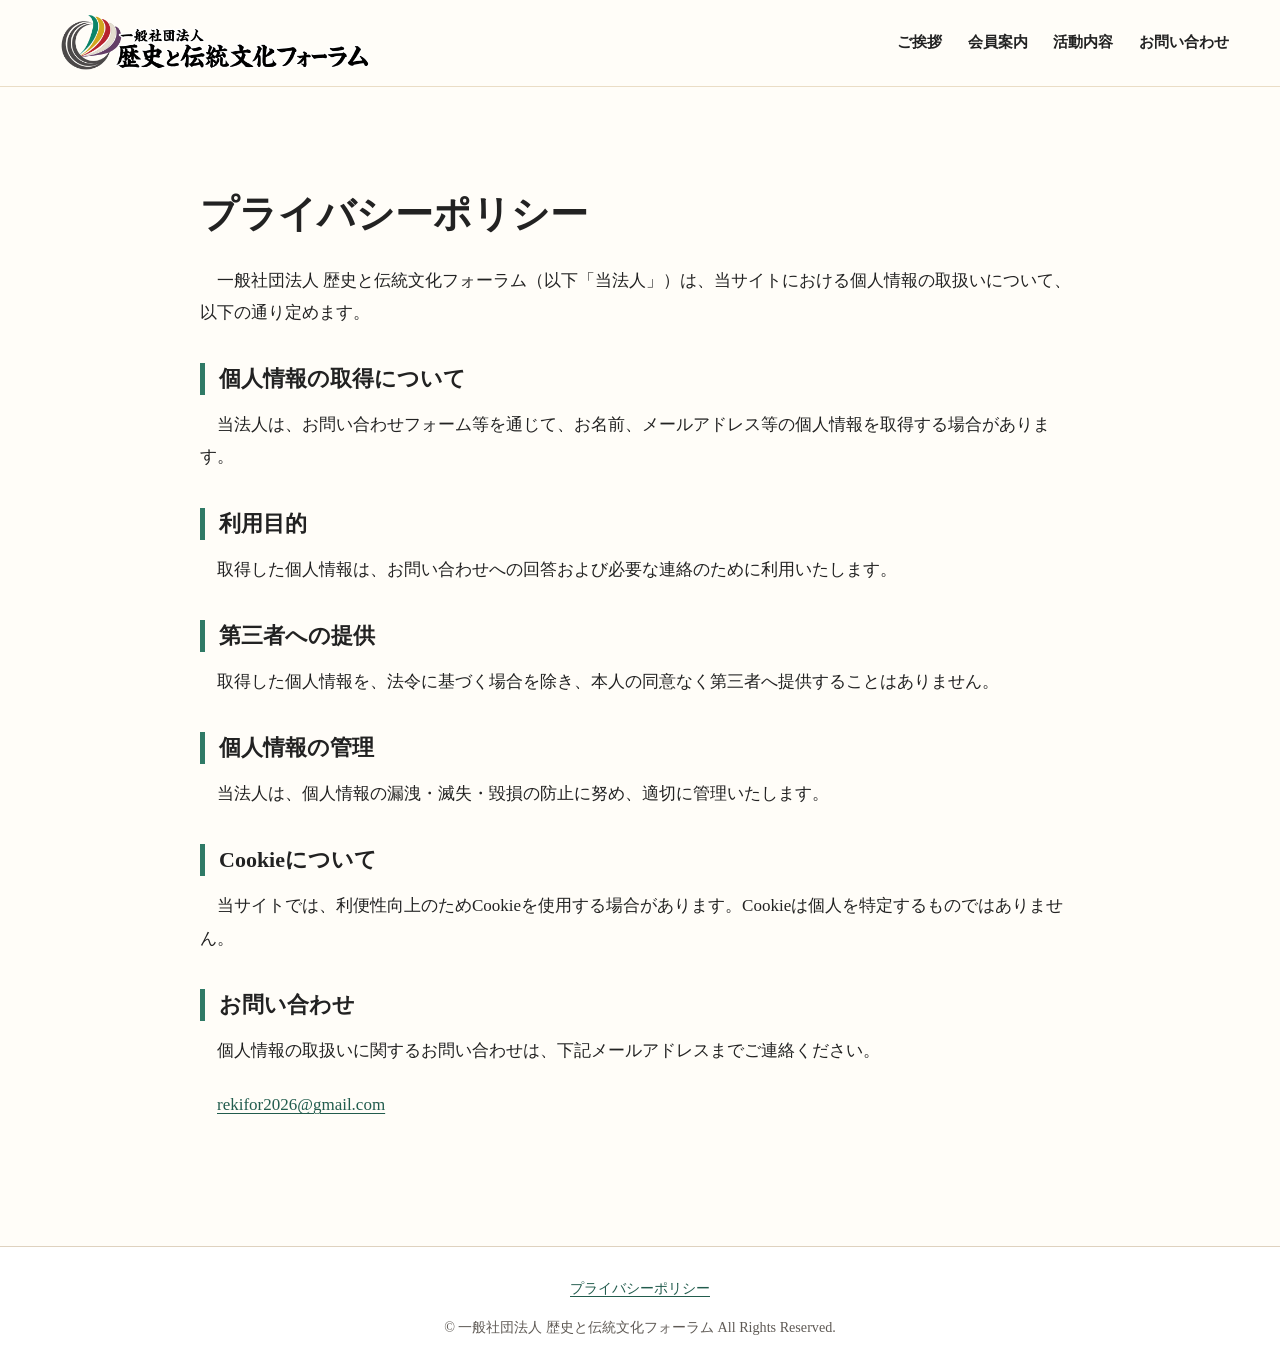
==== privacy-policy.html @ 094754e7 "Add privacy policy page" ====
<!doctype html>
<html lang="ja">
<head>
  <meta charset="utf-8">
  <meta name="viewport" content="width=device-width, initial-scale=1">
  <meta name="format-detection" content="telephone=no">
  <meta name="referrer" content="strict-origin-when-cross-origin">
  <meta http-equiv="Content-Security-Policy" content="default-src 'self'; img-src 'self'; script-src 'self'; style-src 'self'; base-uri 'self'; form-action 'self'; object-src 'none'; frame-ancestors 'none'; upgrade-insecure-requests">
  <meta name="description" content="一般社団法人 歴史と伝統文化フォーラムのプライバシーポリシーです。">
  <title>プライバシーポリシー | 一般社団法人 歴史と伝統文化フォーラム</title>
  <link rel="canonical" href="https://rekifor2026.website/privacy-policy.html">
  <link rel="stylesheet" href="assets/css/styles.css">
</head>
<body>
  <header class="site-header">
    <a class="brand" href="index.html#top" aria-label="一般社団法人 歴史と伝統文化フォーラム トップへ">
      <img src="assets/images/logo.png" width="1200" height="240" alt="一般社団法人 歴史と伝統文化フォーラム">
    </a>
    <button class="nav-toggle" type="button" aria-expanded="false" aria-controls="site-nav">
      <span></span>
      <span></span>
      <span></span>
      <span class="sr-only">メニュー</span>
    </button>
    <nav class="site-nav" id="site-nav" aria-label="サイト内メニュー">
      <a href="index.html#greeting">ご挨拶</a>
      <a href="index.html#membership">会員案内</a>
      <a href="index.html#activities">活動内容</a>
      <a href="index.html#contact">お問い合わせ</a>
    </nav>
  </header>

  <main id="top">
    <section class="section">
      <div class="section-inner prose">
        <h1>プライバシーポリシー</h1>
        <p>一般社団法人 歴史と伝統文化フォーラム（以下「当法人」）は、当サイトにおける個人情報の取扱いについて、以下の通り定めます。</p>

        <h3>個人情報の取得について</h3>
        <p>当法人は、お問い合わせフォーム等を通じて、お名前、メールアドレス等の個人情報を取得する場合があります。</p>

        <h3>利用目的</h3>
        <p>取得した個人情報は、お問い合わせへの回答および必要な連絡のために利用いたします。</p>

        <h3>第三者への提供</h3>
        <p>取得した個人情報を、法令に基づく場合を除き、本人の同意なく第三者へ提供することはありません。</p>

        <h3>個人情報の管理</h3>
        <p>当法人は、個人情報の漏洩・滅失・毀損の防止に努め、適切に管理いたします。</p>

        <h3>Cookieについて</h3>
        <p>当サイトでは、利便性向上のためCookieを使用する場合があります。Cookieは個人を特定するものではありません。</p>

        <h3>お問い合わせ</h3>
        <p>個人情報の取扱いに関するお問い合わせは、下記メールアドレスまでご連絡ください。</p>
        <p><a href="mailto:rekifor2026@gmail.com">rekifor2026@gmail.com</a></p>
      </div>
    </section>
  </main>

  <footer class="site-footer">
    <nav class="footer-nav" aria-label="フッターメニュー">
      <a href="privacy-policy.html">プライバシーポリシー</a>
    </nav>
    <p><small>&copy; 一般社団法人 歴史と伝統文化フォーラム All Rights Reserved.</small></p>
  </footer>

  <script src="assets/js/main.js" defer></script>
</body>
</html>
---- assets/css/styles.css ----
:root {
  --ink: #222222;
  --muted: #5f5a55;
  --paper: #fffdf8;
  --soft: #f7f0e4;
  --line: #dfd2bf;
  --accent: #2f7a66;
  --accent-dark: #225c4d;
  --gold: #a7782a;
  --shadow: 0 18px 48px rgba(45, 35, 22, 0.12);
}

* {
  box-sizing: border-box;
}

html {
  scroll-behavior: smooth;
}

body {
  margin: 0;
  color: var(--ink);
  background: var(--paper);
  font-family: "Hiragino Mincho ProN", "Yu Mincho", "YuMincho", "Noto Serif JP", serif;
  font-size: 17px;
  line-height: 1.9;
  letter-spacing: 0;
}

img {
  display: block;
  max-width: 100%;
  height: auto;
}

a {
  color: var(--accent-dark);
  text-underline-offset: 0.18em;
}

button,
input,
select,
textarea {
  font: inherit;
}

.sr-only {
  position: absolute;
  width: 1px;
  height: 1px;
  padding: 0;
  margin: -1px;
  overflow: hidden;
  clip: rect(0, 0, 0, 0);
  white-space: nowrap;
  border: 0;
}

.site-header {
  position: sticky;
  top: 0;
  z-index: 20;
  display: flex;
  align-items: center;
  justify-content: space-between;
  gap: 24px;
  min-height: 76px;
  padding: 10px clamp(18px, 4vw, 54px);
  background: rgba(255, 253, 248, 0.96);
  border-bottom: 1px solid rgba(167, 120, 42, 0.24);
  backdrop-filter: blur(12px);
}

.brand {
  display: block;
  width: min(330px, 56vw);
}

.brand img {
  width: 100%;
}

.site-nav {
  display: flex;
  align-items: center;
  gap: clamp(14px, 2vw, 30px);
  font-family: "Hiragino Sans", "Yu Gothic", "YuGothic", sans-serif;
  font-size: 15px;
  font-weight: 700;
}

.site-nav a {
  color: var(--ink);
  text-decoration: none;
  padding: 8px 0;
  border-bottom: 2px solid transparent;
}

.site-nav a:hover,
.site-nav a:focus-visible {
  color: var(--accent-dark);
  border-bottom-color: var(--accent);
}

.nav-toggle {
  display: none;
  width: 46px;
  height: 46px;
  padding: 10px;
  background: #ffffff;
  border: 1px solid var(--line);
  border-radius: 6px;
}

.nav-toggle span:not(.sr-only) {
  display: block;
  height: 2px;
  margin: 5px 0;
  background: var(--ink);
}

.hero {
  background: #9d5b80;
}

.hero img {
  width: 100%;
  max-height: 78vh;
  object-fit: cover;
  object-position: center;
}

.notice {
  border-top: 1px solid rgba(255, 255, 255, 0.4);
  border-bottom: 1px solid var(--line);
  background: #ffffff;
}

.notice-inner,
.section-inner {
  width: min(1080px, calc(100% - 36px));
  margin: 0 auto;
}

.notice-inner {
  padding: 34px 0 38px;
  max-width: 900px;
}

.eyebrow,
.section-number {
  margin: 0 0 8px;
  color: var(--gold);
  font-family: "Hiragino Sans", "Yu Gothic", "YuGothic", sans-serif;
  font-size: 14px;
  font-weight: 800;
}

h1,
h2,
h3,
h4,
p {
  overflow-wrap: anywhere;
}

h1,
h2 {
  margin: 0 0 24px;
  line-height: 1.35;
  font-weight: 700;
}

h1 {
  font-size: clamp(26px, 3.2vw, 38px);
}

h2 {
  font-size: clamp(28px, 3.4vw, 42px);
  text-align: center;
}

h3 {
  margin: 34px 0 14px;
  padding-left: 14px;
  border-left: 5px solid var(--accent);
  font-size: 22px;
  line-height: 1.45;
}

h4 {
  margin: 0 0 10px;
  color: var(--accent-dark);
  font-size: 19px;
}

.section {
  padding: clamp(58px, 8vw, 104px) 0;
}

.section.alt {
  background: var(--soft);
}

.section-number {
  text-align: center;
}

.prose {
  max-width: 880px;
}

.prose p {
  margin: 0 0 22px;
  text-indent: 1em;
}

.prose strong {
  color: var(--accent-dark);
}

.activities-list {
  margin: 0 0 28px;
  padding-left: 1.4em;
}

.activities-list li {
  margin-bottom: 10px;
}

.signature {
  margin: 42px 0 0 auto;
  max-width: 410px;
  text-align: right;
}

.signature p {
  margin: 0;
  text-indent: 0;
}

.signature .name {
  margin-top: 4px;
  font-weight: 700;
}

.two-column {
  display: grid;
  grid-template-columns: minmax(0, 1.1fr) minmax(0, 0.9fr);
  gap: clamp(28px, 5vw, 62px);
  align-items: start;
}

.definition-list {
  margin: 0;
  border-top: 1px solid var(--line);
}

.definition-list div {
  display: grid;
  grid-template-columns: 180px 1fr;
  gap: 18px;
  padding: 16px 0;
  border-bottom: 1px solid var(--line);
}

.definition-list dt {
  color: var(--accent-dark);
  font-weight: 700;
}

.definition-list dd {
  margin: 0;
}

.plain-list {
  margin: 0;
  padding-left: 1.3em;
}

.plain-list li + li {
  margin-top: 10px;
}

.fee-grid {
  display: grid;
  grid-template-columns: repeat(4, minmax(0, 1fr));
  gap: 16px;
}

.fee-grid article {
  min-height: 180px;
  padding: 22px;
  background: #ffffff;
  border: 1px solid var(--line);
  border-radius: 8px;
  box-shadow: 0 10px 28px rgba(45, 35, 22, 0.06);
}

.fee-grid p {
  margin: 0;
}

.activity-summary {
  display: grid;
  grid-template-columns: repeat(2, minmax(0, 1fr));
  gap: 18px;
  margin: 36px 0;
}

.activity-summary div {
  padding: 24px;
  background: #fffaf1;
  border: 1px solid var(--line);
  border-radius: 8px;
}

.activity-summary h3 {
  margin-top: 0;
}

.activity-summary p {
  margin-bottom: 0;
}

.schedule {
  border-top: 1px solid var(--line);
}

.schedule article {
  display: grid;
  grid-template-columns: 130px 1fr;
  gap: 24px;
  padding: 22px 0;
  border-bottom: 1px solid var(--line);
}

.schedule time {
  color: var(--accent-dark);
  font-family: "Hiragino Sans", "Yu Gothic", "YuGothic", sans-serif;
  font-weight: 800;
}

.schedule p {
  margin: 0;
}

.schedule .special {
  padding: 18px 20px;
  background: #f9f5ee;
  border-left: 5px solid var(--accent);
}

.profiles {
  margin-top: 48px;
  border-top: 1px solid var(--line);
}

.profiles details {
  border-bottom: 1px solid var(--line);
}

.profiles summary {
  padding: 18px 4px;
  color: var(--accent-dark);
  font-weight: 700;
  cursor: pointer;
}

.profiles p {
  margin: 0;
  padding: 0 4px 20px;
}

.flyer-section {
  padding: clamp(56px, 8vw, 96px) 0;
  color: #ffffff;
  background: #2c2418;
}

.flyer-layout {
  display: grid;
  grid-template-columns: minmax(0, 0.86fr) minmax(280px, 420px);
  gap: clamp(30px, 6vw, 72px);
  align-items: center;
}

.flyer-layout h2 {
  color: #ffffff;
  text-align: left;
}

.flyer-layout p {
  color: rgba(255, 255, 255, 0.84);
}

.flyer-link {
  display: block;
}

.flyer-link img {
  border: 1px solid rgba(255, 255, 255, 0.2);
  box-shadow: var(--shadow);
}

.contact-layout {
  display: grid;
  grid-template-columns: minmax(0, 0.8fr) minmax(320px, 1fr);
  gap: clamp(30px, 6vw, 72px);
  align-items: start;
}

.lead {
  font-size: 19px;
}

.contact-mail {
  font-weight: 700;
}

.venue {
  margin-top: 30px;
}

.venue h3 {
  margin-top: 0;
}

.contact-form {
  padding: clamp(22px, 4vw, 34px);
  background: #ffffff;
  border: 1px solid var(--line);
  border-radius: 8px;
  box-shadow: var(--shadow);
}

.contact-form label {
  display: block;
  margin-bottom: 18px;
  color: var(--ink);
  font-weight: 700;
}

.contact-form input,
.contact-form select,
.contact-form textarea {
  display: block;
  width: 100%;
  min-height: 48px;
  margin-top: 6px;
  padding: 10px 12px;
  color: var(--ink);
  background: #fffefa;
  border: 1px solid #cfc1ad;
  border-radius: 6px;
}

.contact-form textarea {
  resize: vertical;
}

.contact-form input:focus,
.contact-form select:focus,
.contact-form textarea:focus {
  outline: 3px solid rgba(47, 122, 102, 0.22);
  border-color: var(--accent);
}

.form-note {
  margin: 0 0 18px;
  color: var(--muted);
  font-size: 15px;
}

.contact-form button {
  width: 100%;
  min-height: 54px;
  color: #ffffff;
  background: var(--accent-dark);
  border: 0;
  border-radius: 6px;
  font-family: "Hiragino Sans", "Yu Gothic", "YuGothic", sans-serif;
  font-weight: 800;
  cursor: pointer;
}

.contact-form button:hover,
.contact-form button:focus-visible {
  background: #174739;
}

.site-footer {
  padding: 28px 18px;
  text-align: center;
  color: var(--muted);
  background: #ffffff;
  border-top: 1px solid var(--line);
}

.footer-nav {
  margin-bottom: 10px;
  font-family: "Hiragino Sans", "Yu Gothic", "YuGothic", sans-serif;
  font-size: 14px;
}

.footer-nav a {
  color: var(--accent-dark);
}

.site-footer p {
  margin: 0;
}

@media (max-width: 900px) {
  .nav-toggle {
    display: block;
  }

  .site-nav {
    position: absolute;
    top: 100%;
    right: 18px;
    left: 18px;
    display: none;
    flex-direction: column;
    align-items: stretch;
    gap: 0;
    padding: 10px;
    background: #ffffff;
    border: 1px solid var(--line);
    border-radius: 8px;
    box-shadow: var(--shadow);
  }

  .site-nav.is-open {
    display: flex;
  }

  .site-nav a {
    padding: 14px 12px;
    border-bottom: 1px solid var(--line);
  }

  .site-nav a:last-child {
    border-bottom: 0;
  }

  .two-column,
  .activity-summary,
  .flyer-layout,
  .contact-layout {
    grid-template-columns: 1fr;
  }

  .fee-grid {
    grid-template-columns: repeat(2, minmax(0, 1fr));
  }
}

@media (max-width: 640px) {
  body {
    font-size: 16px;
    line-height: 1.85;
  }

  .site-header {
    min-height: 66px;
    padding-inline: 14px;
  }

  .brand {
    width: min(250px, 62vw);
  }

  .hero img {
    min-height: 360px;
  }

  .notice-inner,
  .section-inner {
    width: min(100% - 28px, 1080px);
  }

  .section .section-inner > .section-number,
  .section .section-inner > .section-number + h2 {
    text-align: center;
  }

  .definition-list div,
  .schedule article {
    grid-template-columns: 1fr;
    gap: 4px;
  }

  .fee-grid {
    grid-template-columns: 1fr;
  }

  .fee-grid article {
    min-height: auto;
  }

  .contact-form {
    padding: 20px;
  }
}
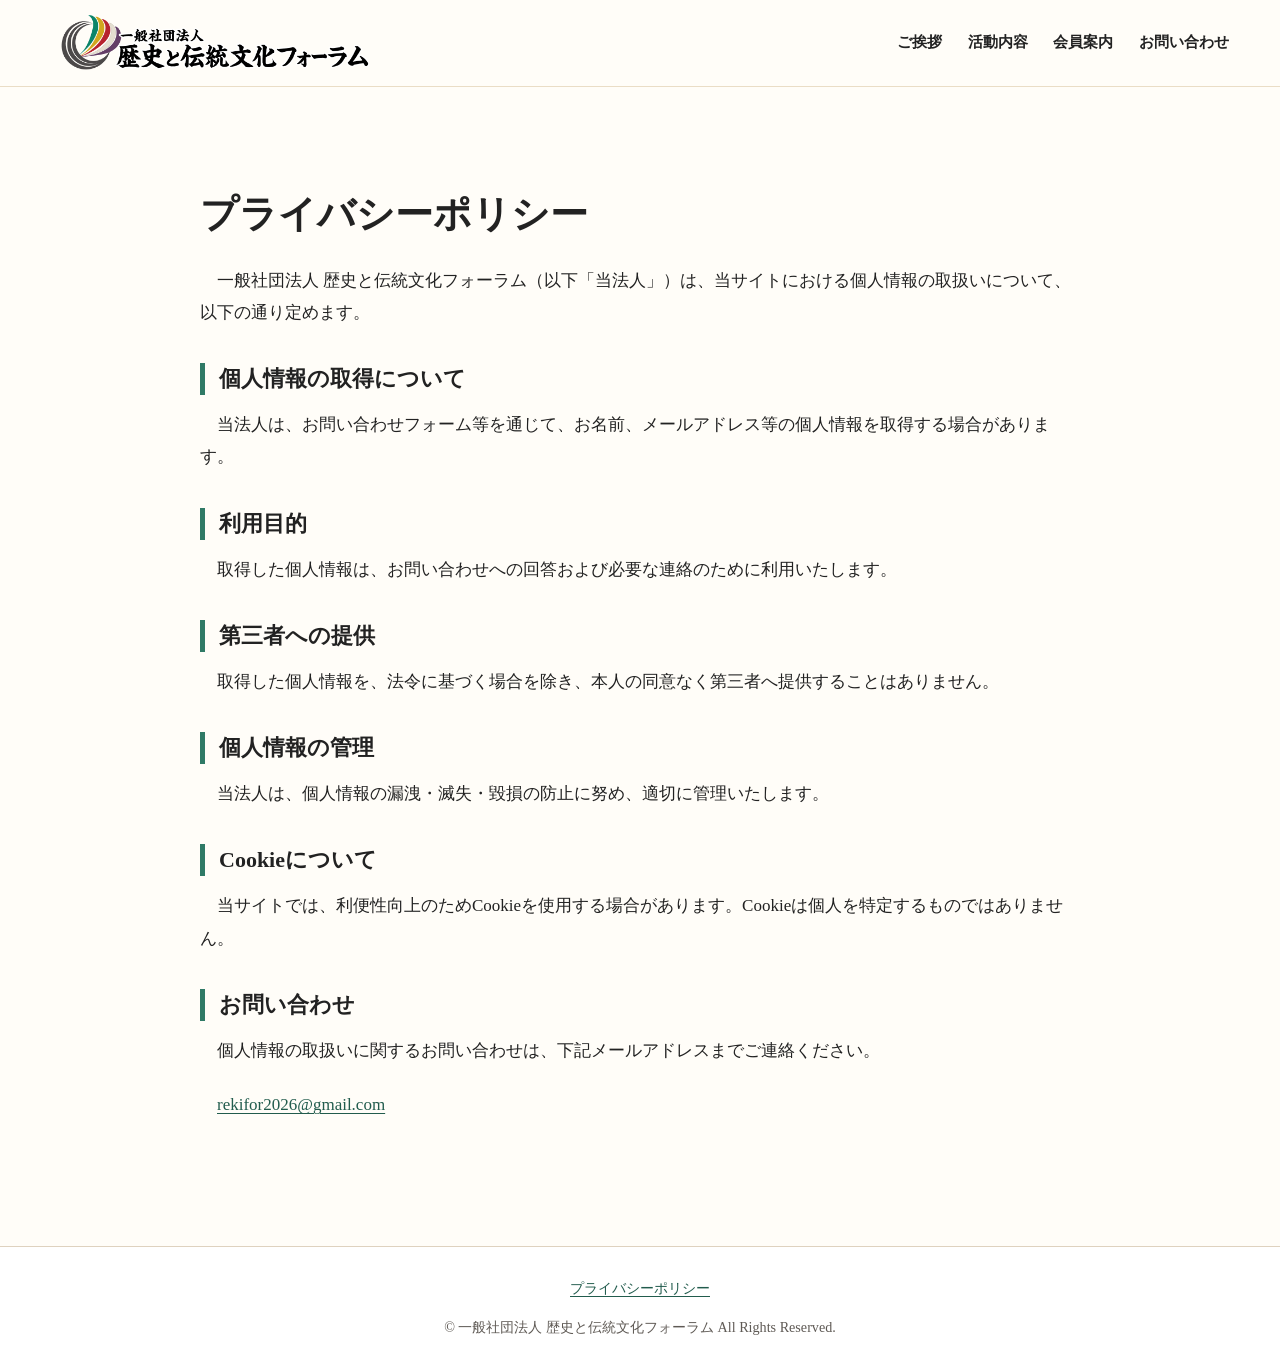
==== commit 84bf5b1e: "Match policy page navigation order" ====
--- a/privacy-policy.html
+++ b/privacy-policy.html
@@ -24,8 +24,8 @@
     </button>
     <nav class="site-nav" id="site-nav" aria-label="サイト内メニュー">
       <a href="index.html#greeting">ご挨拶</a>
+      <a href="index.html#activities">活動内容</a>
       <a href="index.html#membership">会員案内</a>
-      <a href="index.html#activities">活動内容</a>
       <a href="index.html#contact">お問い合わせ</a>
     </nav>
   </header>
